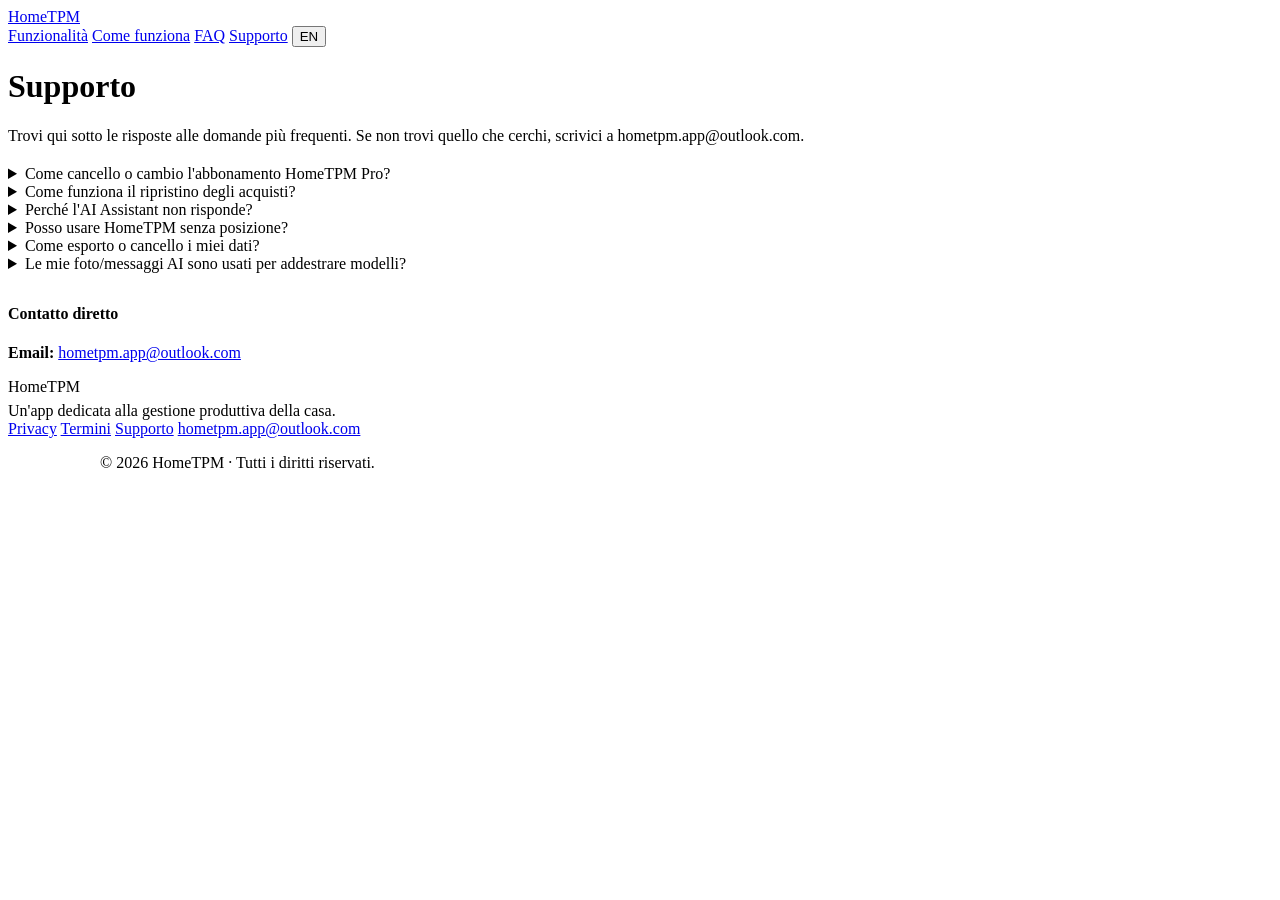
==== support.html @ e12c5541 "Add files via upload" ====
<!doctype html><html lang="it"><head>
<title data-title-it="Supporto · HomeTPM" data-title-en="Support · HomeTPM">Supporto · HomeTPM</title>
<meta name="description" data-desc-it="Aiuto e risposte alle domande frequenti su HomeTPM." data-desc-en="Help and FAQs about HomeTPM." content="Aiuto e risposte alle domande frequenti su HomeTPM.">
<meta charset="utf-8">
<meta name="viewport" content="width=device-width,initial-scale=1,viewport-fit=cover">
<meta name="theme-color" content="#2E7D5F">
<link rel="stylesheet" href="assets/css/style.css">
<script defer src="assets/js/i18n.js"></script>
</head><body>
<header class="nav"><div class="nav-inner">
  <a href="index.html" class="brand-mark"><span class="dot"></span> HomeTPM</a>
  <nav class="nav-links">
    <a href="index.html#features" data-it="Funzionalità" data-en="Features">Funzionalità</a>
    <a href="index.html#how" data-it="Come funziona" data-en="How it works">Come funziona</a>
    <a href="index.html#faq" data-it="FAQ" data-en="FAQ">FAQ</a>
    <a href="support.html" data-it="Supporto" data-en="Support">Supporto</a>
    <button id="lang-toggle" class="lang" aria-label="Language">EN</button>
  </nav>
</div></header>
<main class="legal-page">
  <h1 data-it="Supporto" data-en="Support">Supporto</h1>
  <p class="updated" data-it="Trovi qui sotto le risposte alle domande più frequenti. Se non trovi quello che cerchi, scrivici a hometpm.app@outlook.com." data-en="Below are answers to common questions. If you need more help, email us at hometpm.app@outlook.com.">Trovi qui sotto le risposte alle domande più frequenti. Se non trovi quello che cerchi, scrivici a hometpm.app@outlook.com.</p>
  <section class="faq" style="margin-top:20px">
    <details><summary data-it="Come cancello o cambio l&#x27;abbonamento HomeTPM Pro?" data-en="How do I cancel or change my HomeTPM Pro subscription?">Come cancello o cambio l&#x27;abbonamento HomeTPM Pro?</summary>
    <p data-it="Gli abbonamenti sono gestiti direttamente dal tuo Apple ID. Vai in Impostazioni iPhone → tocca il tuo nome → &quot;Abbonamenti&quot; e seleziona HomeTPM. In alternativa, apri HomeTPM → Impostazioni → &quot;Gestisci abbonamento&quot;: ti porteremo alla stessa pagina Apple." data-en="Subscriptions are managed directly through your Apple ID. Go to iPhone Settings → tap your name → &quot;Subscriptions&quot; and pick HomeTPM. Alternatively, inside HomeTPM tap Settings → &quot;Manage subscription&quot;: we will take you to the same Apple page.">Gli abbonamenti sono gestiti direttamente dal tuo Apple ID. Vai in Impostazioni iPhone → tocca il tuo nome → &quot;Abbonamenti&quot; e seleziona HomeTPM. In alternativa, apri HomeTPM → Impostazioni → &quot;Gestisci abbonamento&quot;: ti porteremo alla stessa pagina Apple.</p></details><details><summary data-it="Come funziona il ripristino degli acquisti?" data-en="How does Restore Purchases work?">Come funziona il ripristino degli acquisti?</summary>
    <p data-it="Se hai cambiato dispositivo o reinstallato l&#x27;app, apri HomeTPM → Impostazioni → &quot;Gestisci abbonamento&quot; → &quot;Ripristina acquisti&quot;. Assicurati di aver effettuato l&#x27;accesso con lo stesso Apple ID usato all&#x27;acquisto originale." data-en="If you changed device or reinstalled the app, open HomeTPM → Settings → &quot;Manage subscription&quot; → &quot;Restore purchases&quot;. Make sure you are signed in with the same Apple ID used at the original purchase.">Se hai cambiato dispositivo o reinstallato l&#x27;app, apri HomeTPM → Impostazioni → &quot;Gestisci abbonamento&quot; → &quot;Ripristina acquisti&quot;. Assicurati di aver effettuato l&#x27;accesso con lo stesso Apple ID usato all&#x27;acquisto originale.</p></details><details><summary data-it="Perché l&#x27;AI Assistant non risponde?" data-en="Why is the AI Assistant not responding?">Perché l&#x27;AI Assistant non risponde?</summary>
    <p data-it="L&#x27;AI Assistant richiede una connessione internet attiva e un abbonamento HomeTPM Pro attivo. Verifica entrambe le condizioni. Se il problema persiste, prova a chiudere e riaprire l&#x27;app o scrivici allegando cosa stavi facendo." data-en="The AI Assistant needs an active internet connection and an active HomeTPM Pro subscription. Check both. If the issue persists, try closing and reopening the app, or write to us describing what you were doing.">L&#x27;AI Assistant richiede una connessione internet attiva e un abbonamento HomeTPM Pro attivo. Verifica entrambe le condizioni. Se il problema persiste, prova a chiudere e riaprire l&#x27;app o scrivici allegando cosa stavi facendo.</p></details><details><summary data-it="Posso usare HomeTPM senza posizione?" data-en="Can I use HomeTPM without location?">Posso usare HomeTPM senza posizione?</summary>
    <p data-it="Sì. La posizione è facoltativa e serve solo per la previsione meteo. Se preferisci non condividerla, tutte le altre funzioni (stanze, task, Digital Twin, AI Assistant) restano pienamente disponibili." data-en="Yes. Location is optional and only used for the weather forecast. If you prefer not to share it, all other features (rooms, tasks, Digital Twin, AI Assistant) remain fully available.">Sì. La posizione è facoltativa e serve solo per la previsione meteo. Se preferisci non condividerla, tutte le altre funzioni (stanze, task, Digital Twin, AI Assistant) restano pienamente disponibili.</p></details><details><summary data-it="Come esporto o cancello i miei dati?" data-en="How do I export or delete my data?">Come esporto o cancello i miei dati?</summary>
    <p data-it="Vai in Impostazioni → &quot;Esporta i miei dati&quot; per ricevere un file JSON con tutti i tuoi contenuti. Per la cancellazione, in Impostazioni troverai &quot;Elimina il mio account&quot;: rimuoveremo tutti i dati dai nostri server." data-en="In Settings → &quot;Export my data&quot; you can download a JSON file with all your content. For deletion, use Settings → &quot;Delete my account&quot;: we will remove all your data from our servers.">Vai in Impostazioni → &quot;Esporta i miei dati&quot; per ricevere un file JSON con tutti i tuoi contenuti. Per la cancellazione, in Impostazioni troverai &quot;Elimina il mio account&quot;: rimuoveremo tutti i dati dai nostri server.</p></details><details><summary data-it="Le mie foto/messaggi AI sono usati per addestrare modelli?" data-en="Are my AI photos/messages used to train models?">Le mie foto/messaggi AI sono usati per addestrare modelli?</summary>
    <p data-it="No. I dati inviati ad Anthropic (Claude) non vengono usati per addestrare modelli, secondo l&#x27;accordo che abbiamo in essere con loro. Per dettagli completi consulta la Privacy Policy." data-en="No. Data sent to Anthropic (Claude) is not used for model training, per our agreement with them. See the Privacy Policy for full details.">No. I dati inviati ad Anthropic (Claude) non vengono usati per addestrare modelli, secondo l&#x27;accordo che abbiamo in essere con loro. Per dettagli completi consulta la Privacy Policy.</p></details>
  </section>
  <section class="about-card" style="margin-top:32px">
    <h4 data-it="Contatto diretto" data-en="Direct contact">Contatto diretto</h4>
    <p data-it="" data-en=""></p>
    <p><strong data-it="Email:" data-en="Email:">Email:</strong> <a href="mailto:hometpm.app@outlook.com">hometpm.app@outlook.com</a></p>
  </section>
</main>
<footer class="footer"><div class="footer-inner">
  <div>
    <div class="brand-mark"><span class="dot"></span> HomeTPM</div>
    <div class="footer-copy" style="margin-top:6px" data-it="Un'app dedicata alla gestione produttiva della casa." data-en="An app dedicated to productive home management.">Un'app dedicata alla gestione produttiva della casa.</div>
  </div>
  <div class="footer-links">
    <a href="privacy.html" data-it="Privacy" data-en="Privacy">Privacy</a>
    <a href="terms.html" data-it="Termini" data-en="Terms">Termini</a>
    <a href="support.html" data-it="Supporto" data-en="Support">Supporto</a>
    <a href="mailto:hometpm.app@outlook.com">hometpm.app@outlook.com</a>
  </div>
</div>
<div style="max-width:1080px;margin:16px auto 0;padding:0 22px" class="footer-copy">© 2026 HomeTPM · <span data-it="Tutti i diritti riservati." data-en="All rights reserved.">Tutti i diritti riservati.</span></div>
</footer>
</body></html>
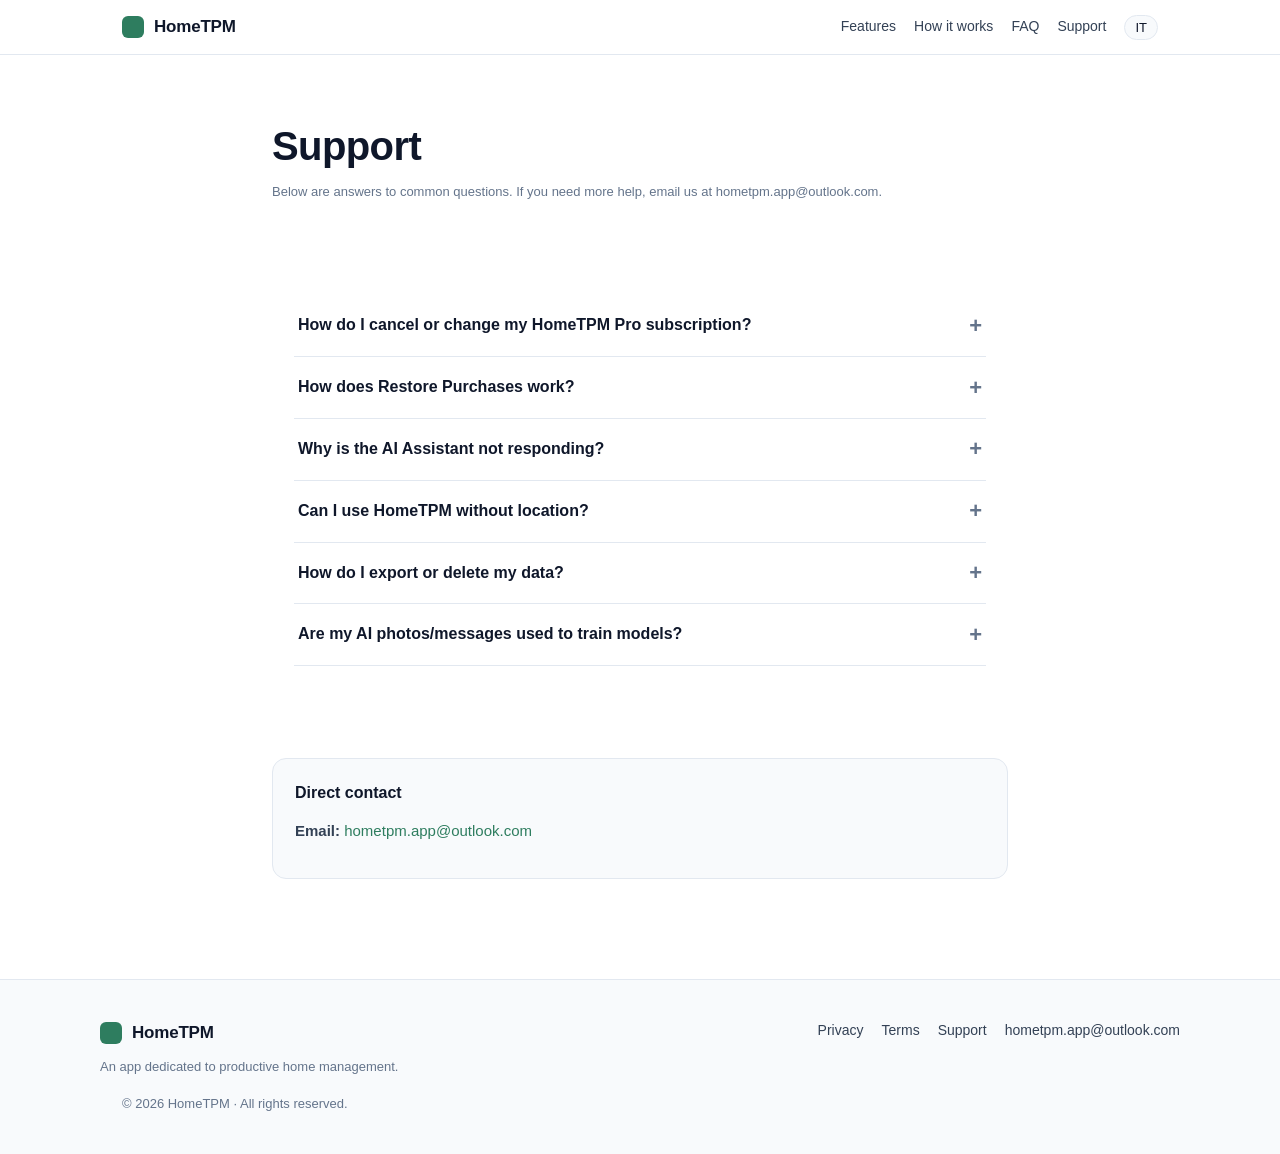
==== commit a8a75d12: "Add files via upload" ====
--- a/support.html
+++ b/support.html
@@ -25,7 +25,7 @@
     <p data-it="Gli abbonamenti sono gestiti direttamente dal tuo Apple ID. Vai in Impostazioni iPhone → tocca il tuo nome → &quot;Abbonamenti&quot; e seleziona HomeTPM. In alternativa, apri HomeTPM → Impostazioni → &quot;Gestisci abbonamento&quot;: ti porteremo alla stessa pagina Apple." data-en="Subscriptions are managed directly through your Apple ID. Go to iPhone Settings → tap your name → &quot;Subscriptions&quot; and pick HomeTPM. Alternatively, inside HomeTPM tap Settings → &quot;Manage subscription&quot;: we will take you to the same Apple page.">Gli abbonamenti sono gestiti direttamente dal tuo Apple ID. Vai in Impostazioni iPhone → tocca il tuo nome → &quot;Abbonamenti&quot; e seleziona HomeTPM. In alternativa, apri HomeTPM → Impostazioni → &quot;Gestisci abbonamento&quot;: ti porteremo alla stessa pagina Apple.</p></details><details><summary data-it="Come funziona il ripristino degli acquisti?" data-en="How does Restore Purchases work?">Come funziona il ripristino degli acquisti?</summary>
     <p data-it="Se hai cambiato dispositivo o reinstallato l&#x27;app, apri HomeTPM → Impostazioni → &quot;Gestisci abbonamento&quot; → &quot;Ripristina acquisti&quot;. Assicurati di aver effettuato l&#x27;accesso con lo stesso Apple ID usato all&#x27;acquisto originale." data-en="If you changed device or reinstalled the app, open HomeTPM → Settings → &quot;Manage subscription&quot; → &quot;Restore purchases&quot;. Make sure you are signed in with the same Apple ID used at the original purchase.">Se hai cambiato dispositivo o reinstallato l&#x27;app, apri HomeTPM → Impostazioni → &quot;Gestisci abbonamento&quot; → &quot;Ripristina acquisti&quot;. Assicurati di aver effettuato l&#x27;accesso con lo stesso Apple ID usato all&#x27;acquisto originale.</p></details><details><summary data-it="Perché l&#x27;AI Assistant non risponde?" data-en="Why is the AI Assistant not responding?">Perché l&#x27;AI Assistant non risponde?</summary>
     <p data-it="L&#x27;AI Assistant richiede una connessione internet attiva e un abbonamento HomeTPM Pro attivo. Verifica entrambe le condizioni. Se il problema persiste, prova a chiudere e riaprire l&#x27;app o scrivici allegando cosa stavi facendo." data-en="The AI Assistant needs an active internet connection and an active HomeTPM Pro subscription. Check both. If the issue persists, try closing and reopening the app, or write to us describing what you were doing.">L&#x27;AI Assistant richiede una connessione internet attiva e un abbonamento HomeTPM Pro attivo. Verifica entrambe le condizioni. Se il problema persiste, prova a chiudere e riaprire l&#x27;app o scrivici allegando cosa stavi facendo.</p></details><details><summary data-it="Posso usare HomeTPM senza posizione?" data-en="Can I use HomeTPM without location?">Posso usare HomeTPM senza posizione?</summary>
-    <p data-it="Sì. La posizione è facoltativa e serve solo per la previsione meteo. Se preferisci non condividerla, tutte le altre funzioni (stanze, task, Digital Twin, AI Assistant) restano pienamente disponibili." data-en="Yes. Location is optional and only used for the weather forecast. If you prefer not to share it, all other features (rooms, tasks, Digital Twin, AI Assistant) remain fully available.">Sì. La posizione è facoltativa e serve solo per la previsione meteo. Se preferisci non condividerla, tutte le altre funzioni (stanze, task, Digital Twin, AI Assistant) restano pienamente disponibili.</p></details><details><summary data-it="Come esporto o cancello i miei dati?" data-en="How do I export or delete my data?">Come esporto o cancello i miei dati?</summary>
+    <p data-it="Sì. La posizione è facoltativa e serve solo per la previsione meteo. Se preferisci non condividerla, tutte le altre funzioni (stanze, task, AI Assistant) restano pienamente disponibili." data-en="Yes. Location is optional and only used for the weather forecast. If you prefer not to share it, all other features (rooms, tasks, AI Assistant) remain fully available.">Sì. La posizione è facoltativa e serve solo per la previsione meteo. Se preferisci non condividerla, tutte le altre funzioni (stanze, task, AI Assistant) restano pienamente disponibili.</p></details><details><summary data-it="Come esporto o cancello i miei dati?" data-en="How do I export or delete my data?">Come esporto o cancello i miei dati?</summary>
     <p data-it="Vai in Impostazioni → &quot;Esporta i miei dati&quot; per ricevere un file JSON con tutti i tuoi contenuti. Per la cancellazione, in Impostazioni troverai &quot;Elimina il mio account&quot;: rimuoveremo tutti i dati dai nostri server." data-en="In Settings → &quot;Export my data&quot; you can download a JSON file with all your content. For deletion, use Settings → &quot;Delete my account&quot;: we will remove all your data from our servers.">Vai in Impostazioni → &quot;Esporta i miei dati&quot; per ricevere un file JSON con tutti i tuoi contenuti. Per la cancellazione, in Impostazioni troverai &quot;Elimina il mio account&quot;: rimuoveremo tutti i dati dai nostri server.</p></details><details><summary data-it="Le mie foto/messaggi AI sono usati per addestrare modelli?" data-en="Are my AI photos/messages used to train models?">Le mie foto/messaggi AI sono usati per addestrare modelli?</summary>
     <p data-it="No. I dati inviati ad Anthropic (Claude) non vengono usati per addestrare modelli, secondo l&#x27;accordo che abbiamo in essere con loro. Per dettagli completi consulta la Privacy Policy." data-en="No. Data sent to Anthropic (Claude) is not used for model training, per our agreement with them. See the Privacy Policy for full details.">No. I dati inviati ad Anthropic (Claude) non vengono usati per addestrare modelli, secondo l&#x27;accordo che abbiamo in essere con loro. Per dettagli completi consulta la Privacy Policy.</p></details>
   </section>
--- a/assets/css/style.css
+++ b/assets/css/style.css
@@ -0,0 +1,243 @@
+/* HomeTPM · Standalone Website — CSS
+   Vanilla, mobile-first, dark-mode-auto. No external deps.
+   ---------------------------------------------------------------- */
+:root {
+  --brand: #2E7D5F;
+  --brand-2: #4FAB84;
+  --ink: #0F172A;
+  --ink-2: #334155;
+  --ink-3: #64748B;
+  --line: #E2E8F0;
+  --bg: #FFFFFF;
+  --bg-2: #F8FAFC;
+  --bg-3: #F1F5F9;
+  --accent: #E8B75A;
+  --radius: 14px;
+  --radius-lg: 22px;
+  --shadow: 0 8px 32px rgba(15, 23, 42, 0.08);
+  --shadow-soft: 0 2px 12px rgba(15, 23, 42, 0.06);
+  --maxw: 1080px;
+}
+
+@media (prefers-color-scheme: dark) {
+  :root {
+    --ink: #F1F5F9;
+    --ink-2: #CBD5E1;
+    --ink-3: #94A3B8;
+    --line: #1E293B;
+    --bg: #0F172A;
+    --bg-2: #172033;
+    --bg-3: #1E293B;
+    --shadow: 0 8px 32px rgba(0, 0, 0, 0.4);
+    --shadow-soft: 0 2px 12px rgba(0, 0, 0, 0.25);
+  }
+}
+
+* { box-sizing: border-box; }
+html, body {
+  margin: 0; padding: 0;
+  font-family: -apple-system, BlinkMacSystemFont, "SF Pro Text", "Helvetica Neue", Segoe UI, Roboto, Arial, sans-serif;
+  color: var(--ink);
+  background: var(--bg);
+  line-height: 1.55;
+  -webkit-font-smoothing: antialiased;
+}
+
+img { max-width: 100%; height: auto; display: block; }
+a { color: var(--brand); text-decoration: none; }
+a:hover { text-decoration: underline; }
+
+/* ---- Header ---- */
+.nav {
+  position: sticky; top: 0; z-index: 20;
+  background: color-mix(in oklab, var(--bg) 88%, transparent);
+  backdrop-filter: saturate(1.4) blur(14px);
+  -webkit-backdrop-filter: saturate(1.4) blur(14px);
+  border-bottom: 1px solid var(--line);
+}
+
+.nav-inner {
+  max-width: var(--maxw); margin: 0 auto;
+  display: flex; align-items: center; justify-content: space-between;
+  padding: 14px 22px;
+}
+
+.brand-mark {
+  display: inline-flex; align-items: center; gap: 10px;
+  font-weight: 800; letter-spacing: -0.2px; color: var(--ink);
+  font-size: 17px;
+}
+
+.brand-mark .dot { width: 22px; height: 22px; border-radius: 6px; background: var(--brand); }
+.nav-links { display: flex; gap: 18px; align-items: center; }
+.nav-links a { color: var(--ink-2); font-size: 14px; font-weight: 500; }
+.nav-links .lang {
+  border: 1px solid var(--line);
+  border-radius: 999px; padding: 4px 10px; font-size: 13px;
+  background: var(--bg-2); cursor: pointer; color: var(--ink);
+}
+
+@media (max-width: 640px) { .nav-links a:not(.lang) { display: none; } }
+
+/* ---- Hero ---- */
+.hero { max-width: var(--maxw); margin: 0 auto; padding: 64px 22px 36px; }
+.hero-grid { display: grid; gap: 44px; grid-template-columns: 1fr; align-items: center; }
+@media (min-width: 900px) { .hero-grid { grid-template-columns: 1.05fr 1fr; } }
+.eyebrow {
+  font-size: 12px; letter-spacing: 2px; text-transform: uppercase;
+  color: var(--brand); font-weight: 700;
+}
+
+h1.title {
+  margin: 12px 0 14px; font-size: clamp(34px, 6vw, 56px);
+  line-height: 1.05; letter-spacing: -1.1px; font-weight: 800;
+  color: var(--ink);
+}
+
+.subtitle { font-size: 17px; color: var(--ink-2); max-width: 560px; }
+.cta-row { display: flex; flex-wrap: wrap; gap: 12px; margin-top: 26px; }
+.btn {
+  display: inline-flex; align-items: center; gap: 8px;
+  padding: 12px 20px; border-radius: 999px;
+  font-weight: 700; font-size: 14px; letter-spacing: 0.2px;
+  border: 1px solid transparent; cursor: pointer;
+}
+
+.btn-primary { background: var(--brand); color: #FFF; }
+.btn-primary:hover { background: var(--brand-2); text-decoration: none; }
+.btn-ghost { color: var(--ink); border-color: var(--line); background: var(--bg-2); }
+.btn-ghost:hover { border-color: var(--brand); text-decoration: none; }
+.pill-note {
+  display: inline-block; margin-top: 12px;
+  font-size: 12px; color: var(--ink-3);
+  background: var(--bg-3); padding: 6px 12px; border-radius: 999px;
+}
+
+.hero-visual {
+  aspect-ratio: 4 / 3;
+  border-radius: var(--radius-lg);
+  background: linear-gradient(135deg, var(--bg-2), var(--bg-3));
+  border: 1px solid var(--line);
+  display: flex; align-items: center; justify-content: center;
+  color: var(--ink-3); font-size: 13px; letter-spacing: 0.2px;
+  overflow: hidden;
+}
+
+.hero-visual .placeholder {
+  padding: 22px; text-align: center;
+}
+
+.hero-visual .placeholder strong { color: var(--ink-2); display: block; margin-bottom: 6px; }
+
+/* ---- Sections ---- */
+section { max-width: var(--maxw); margin: 0 auto; padding: 60px 22px; }
+.section-title {
+  font-size: clamp(24px, 3.4vw, 32px); line-height: 1.15;
+  letter-spacing: -0.5px; margin: 0 0 8px; font-weight: 800; color: var(--ink);
+}
+
+.section-lead { color: var(--ink-2); max-width: 660px; margin-bottom: 36px; }
+
+/* Features grid */
+.features {
+  display: grid; gap: 18px;
+  grid-template-columns: 1fr;
+}
+
+@media (min-width: 720px) { .features { grid-template-columns: 1fr 1fr; } }
+.feature {
+  padding: 26px;
+  border-radius: var(--radius-lg);
+  background: var(--bg-2);
+  border: 1px solid var(--line);
+  box-shadow: var(--shadow-soft);
+}
+
+.feature-icon {
+  width: 44px; height: 44px; border-radius: 12px;
+  display: flex; align-items: center; justify-content: center;
+  background: color-mix(in oklab, var(--brand) 18%, transparent);
+  color: var(--brand);
+  font-size: 22px; margin-bottom: 14px;
+}
+
+.feature h3 { margin: 0 0 6px; font-size: 18px; color: var(--ink); }
+.feature p { margin: 0; color: var(--ink-2); font-size: 15px; }
+
+/* How it works */
+.steps { display: grid; grid-template-columns: 1fr; gap: 18px; }
+@media (min-width: 720px) { .steps { grid-template-columns: repeat(3, 1fr); } }
+.step {
+  padding: 26px; border-radius: var(--radius-lg);
+  background: var(--bg); border: 1px solid var(--line);
+}
+
+.step-num {
+  display: inline-block; width: 30px; height: 30px; border-radius: 999px;
+  background: var(--brand); color: #FFF; text-align: center; line-height: 30px;
+  font-weight: 800; font-size: 14px; margin-bottom: 12px;
+}
+
+.step h4 { margin: 0 0 4px; font-size: 16px; }
+.step p { margin: 0; color: var(--ink-2); font-size: 14px; }
+
+/* FAQ */
+.faq details {
+  border-bottom: 1px solid var(--line);
+  padding: 18px 4px; cursor: pointer;
+}
+
+.faq summary {
+  list-style: none; font-weight: 700; color: var(--ink);
+  font-size: 16px; display: flex; justify-content: space-between; align-items: center;
+}
+
+.faq summary::-webkit-details-marker { display: none; }
+.faq summary::after {
+  content: "+"; color: var(--ink-3); font-size: 22px; line-height: 1;
+}
+
+.faq details[open] summary::after { content: "−"; }
+.faq details p { margin: 12px 0 0; color: var(--ink-2); font-size: 15px; }
+
+/* About */
+.about-grid { display: grid; gap: 22px; grid-template-columns: 1fr; }
+@media (min-width: 720px) { .about-grid { grid-template-columns: 2fr 1fr; } }
+.about-card {
+  padding: 22px; border-radius: var(--radius);
+  background: var(--bg-2); border: 1px solid var(--line);
+}
+
+.about-card h4 { margin: 0 0 6px; color: var(--ink); }
+.about-card p { margin: 0; color: var(--ink-2); font-size: 14px; }
+
+/* Legal pages typography */
+.legal-page {
+  max-width: 780px; margin: 0 auto; padding: 60px 22px;
+}
+
+.legal-page h1 {
+  font-size: clamp(26px, 4vw, 40px); letter-spacing: -0.6px; margin: 0 0 4px;
+}
+
+.legal-page .updated { color: var(--ink-3); font-size: 13px; margin-bottom: 32px; }
+.legal-page h2 {
+  font-size: 17px; margin: 32px 0 8px; color: var(--ink);
+}
+
+.legal-page p { color: var(--ink-2); font-size: 15px; line-height: 1.7; margin: 0 0 12px; }
+
+/* Footer */
+footer.footer {
+  border-top: 1px solid var(--line); background: var(--bg-2);
+  margin-top: 40px; padding: 40px 22px;
+}
+
+.footer-inner {
+  max-width: var(--maxw); margin: 0 auto;
+  display: flex; flex-wrap: wrap; gap: 20px; justify-content: space-between;
+}
+
+.footer-links { display: flex; gap: 18px; flex-wrap: wrap; }
+.footer-links a { color: var(--ink-2); font-size: 14px; }
+.footer-copy { color: var(--ink-3); font-size: 13px; }
